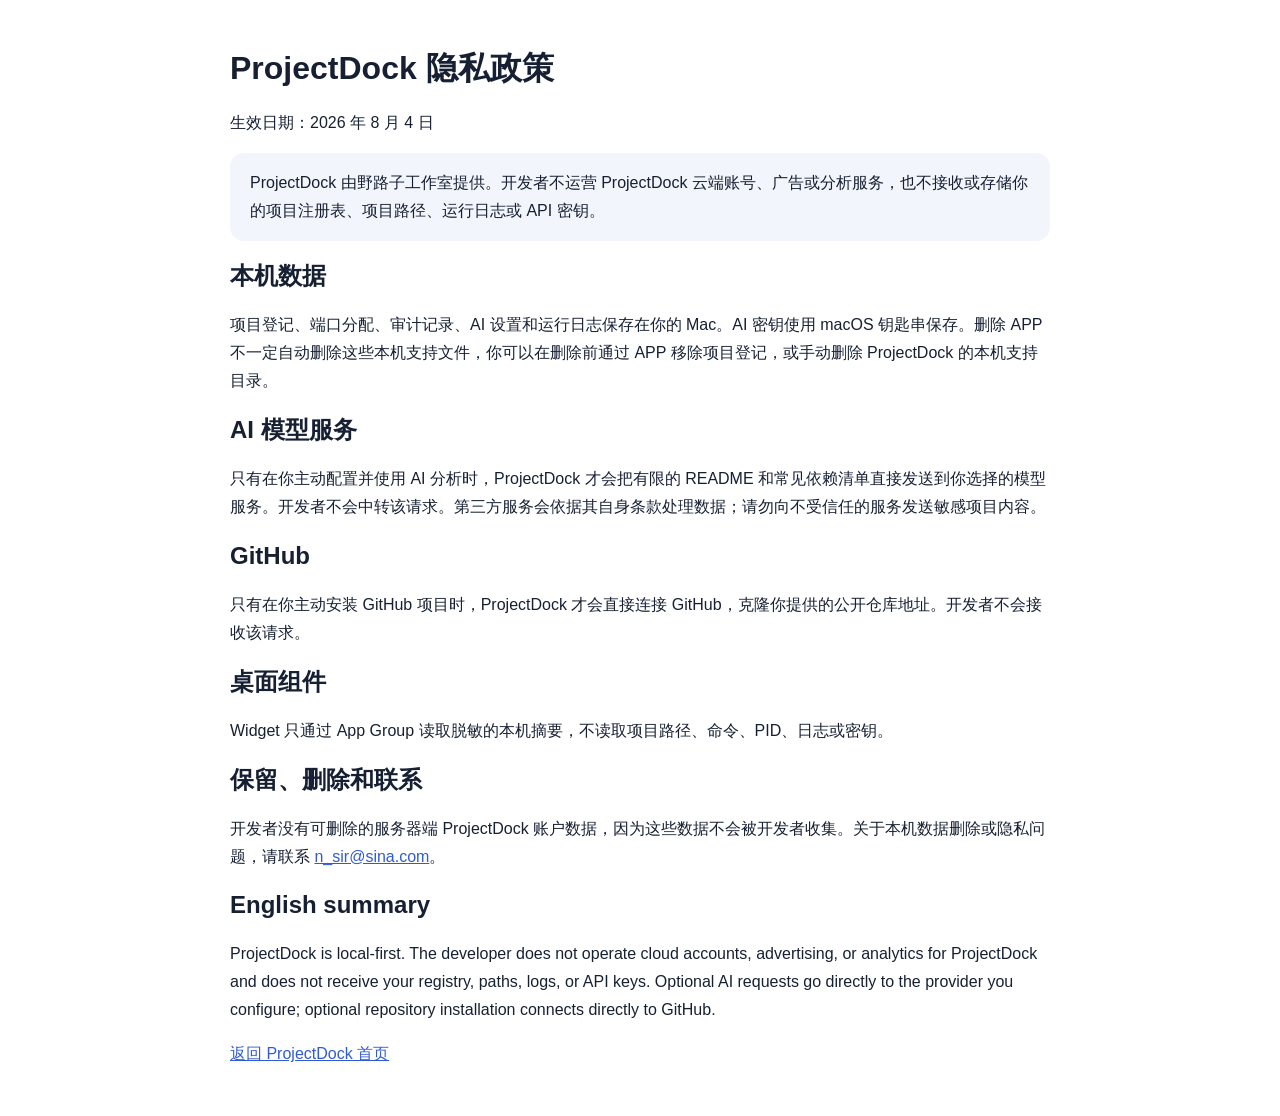
==== public/apple/projectdock/privacy.html @ f49b38a1 "Open source ProjectDock 0.10.0" ====
<!doctype html>
<html lang="zh-Hans">
<head><meta charset="utf-8"><meta name="viewport" content="width=device-width, initial-scale=1"><title>ProjectDock 隐私政策</title><style>body{font:16px/1.75 -apple-system,BlinkMacSystemFont,"Segoe UI",sans-serif;max-width:820px;margin:48px auto;padding:0 24px;color:#172033}h1,h2{line-height:1.25}a{color:#315bd6}.note{background:#f2f5fb;padding:16px 20px;border-radius:14px}</style></head>
<body>
<h1>ProjectDock 隐私政策</h1>
<p>生效日期：2026 年 8 月 4 日</p>
<p class="note">ProjectDock 由野路子工作室提供。开发者不运营 ProjectDock 云端账号、广告或分析服务，也不接收或存储你的项目注册表、项目路径、运行日志或 API 密钥。</p>
<h2>本机数据</h2>
<p>项目登记、端口分配、审计记录、AI 设置和运行日志保存在你的 Mac。AI 密钥使用 macOS 钥匙串保存。删除 APP 不一定自动删除这些本机支持文件，你可以在删除前通过 APP 移除项目登记，或手动删除 ProjectDock 的本机支持目录。</p>
<h2>AI 模型服务</h2>
<p>只有在你主动配置并使用 AI 分析时，ProjectDock 才会把有限的 README 和常见依赖清单直接发送到你选择的模型服务。开发者不会中转该请求。第三方服务会依据其自身条款处理数据；请勿向不受信任的服务发送敏感项目内容。</p>
<h2>GitHub</h2>
<p>只有在你主动安装 GitHub 项目时，ProjectDock 才会直接连接 GitHub，克隆你提供的公开仓库地址。开发者不会接收该请求。</p>
<h2>桌面组件</h2>
<p>Widget 只通过 App Group 读取脱敏的本机摘要，不读取项目路径、命令、PID、日志或密钥。</p>
<h2>保留、删除和联系</h2>
<p>开发者没有可删除的服务器端 ProjectDock 账户数据，因为这些数据不会被开发者收集。关于本机数据删除或隐私问题，请联系 <a href="mailto:n_sir@sina.com">n_sir@sina.com</a>。</p>
<h2 lang="en">English summary</h2>
<p lang="en">ProjectDock is local-first. The developer does not operate cloud accounts, advertising, or analytics for ProjectDock and does not receive your registry, paths, logs, or API keys. Optional AI requests go directly to the provider you configure; optional repository installation connects directly to GitHub.</p>
<p><a href="index.html">返回 ProjectDock 首页</a></p>
</body></html>
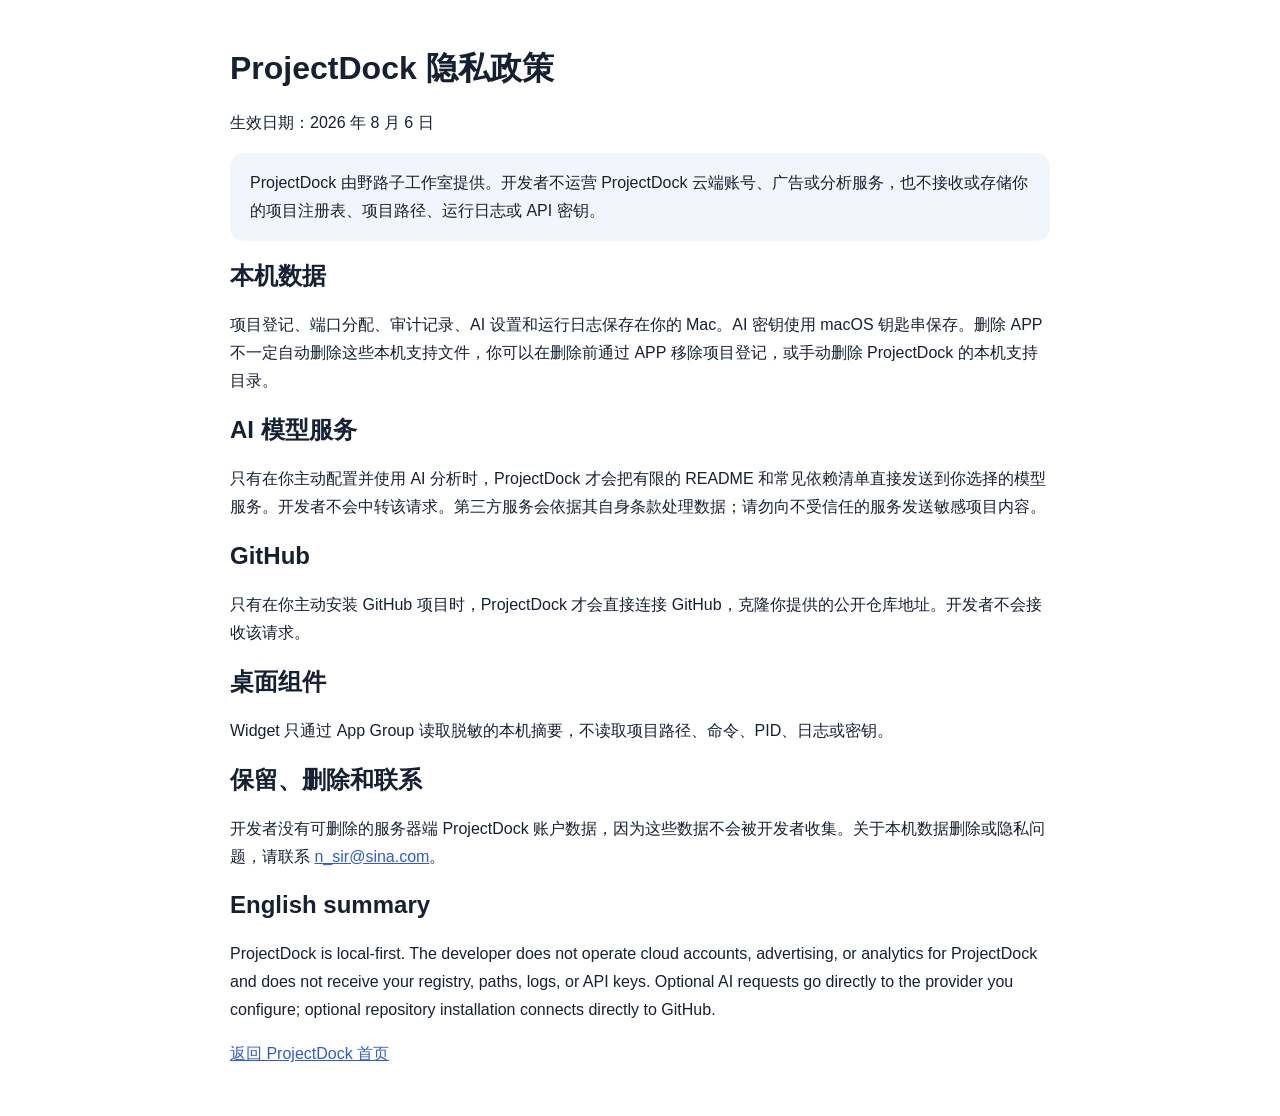
==== commit 5cfef8c2: "release: prepare ProjectDock App Store assets and pages" ====
--- a/public/apple/projectdock/privacy.html
+++ b/public/apple/projectdock/privacy.html
@@ -3,7 +3,7 @@
 <head><meta charset="utf-8"><meta name="viewport" content="width=device-width, initial-scale=1"><title>ProjectDock 隐私政策</title><style>body{font:16px/1.75 -apple-system,BlinkMacSystemFont,"Segoe UI",sans-serif;max-width:820px;margin:48px auto;padding:0 24px;color:#172033}h1,h2{line-height:1.25}a{color:#315bd6}.note{background:#f2f5fb;padding:16px 20px;border-radius:14px}</style></head>
 <body>
 <h1>ProjectDock 隐私政策</h1>
-<p>生效日期：2026 年 8 月 4 日</p>
+<p>生效日期：2026 年 8 月 6 日</p>
 <p class="note">ProjectDock 由野路子工作室提供。开发者不运营 ProjectDock 云端账号、广告或分析服务，也不接收或存储你的项目注册表、项目路径、运行日志或 API 密钥。</p>
 <h2>本机数据</h2>
 <p>项目登记、端口分配、审计记录、AI 设置和运行日志保存在你的 Mac。AI 密钥使用 macOS 钥匙串保存。删除 APP 不一定自动删除这些本机支持文件，你可以在删除前通过 APP 移除项目登记，或手动删除 ProjectDock 的本机支持目录。</p>
@@ -19,4 +19,3 @@
 <p lang="en">ProjectDock is local-first. The developer does not operate cloud accounts, advertising, or analytics for ProjectDock and does not receive your registry, paths, logs, or API keys. Optional AI requests go directly to the provider you configure; optional repository installation connects directly to GitHub.</p>
 <p><a href="index.html">返回 ProjectDock 首页</a></p>
 </body></html>
-
